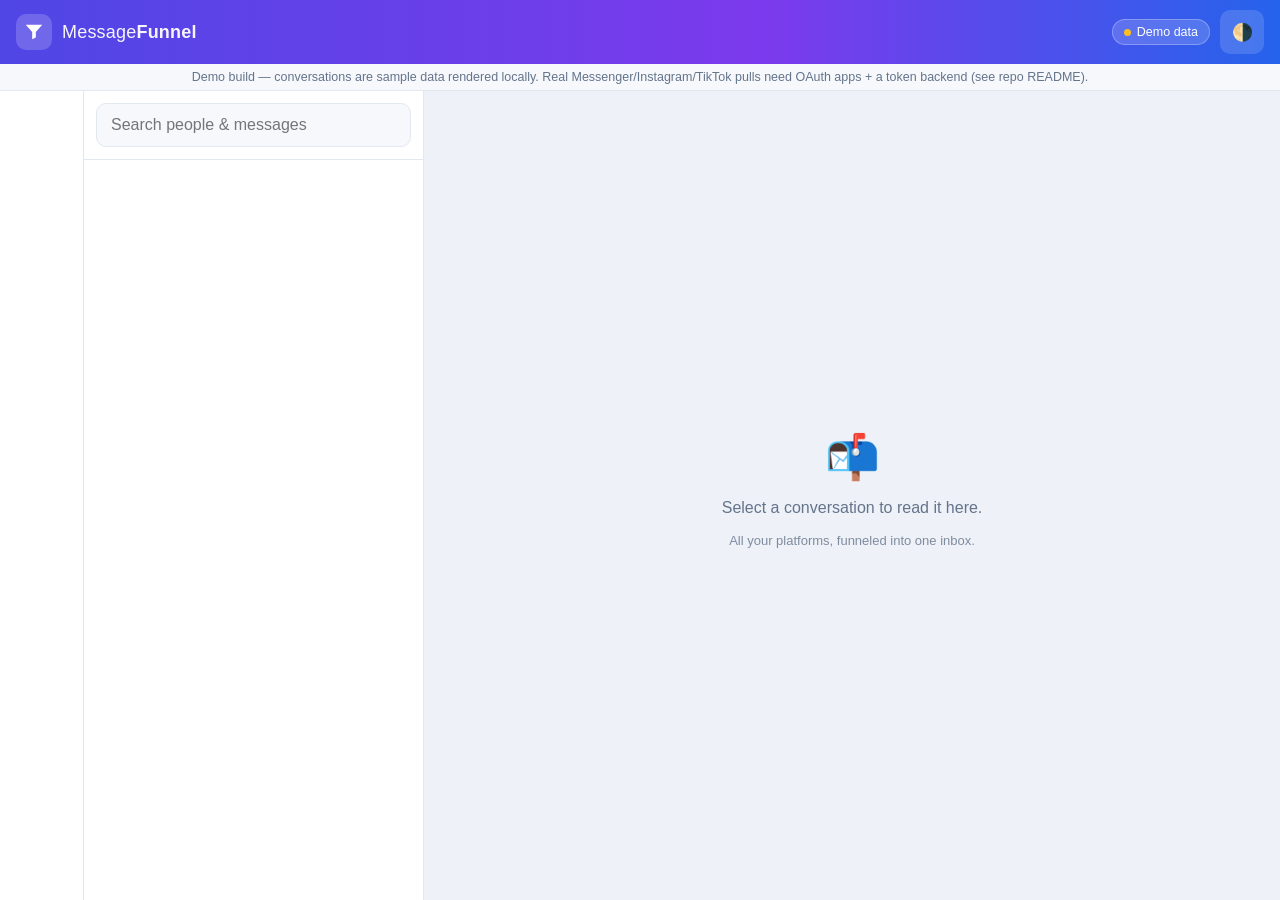
==== index.html @ 9d942799 "feat: v1 UI — mobile-covered unified inbox at repo root - Rebuild root SPA (index.html/styles.css/ap" ====
<!DOCTYPE html>
<html lang="en">
<head>
<meta charset="UTF-8">
<meta name="viewport" content="width=device-width, initial-scale=1.0, viewport-fit=cover">
<meta name="description" content="MessageFunnel — see every message from Messenger, Instagram, TikTok, WhatsApp, Telegram and X on one page.">
<title>MessageFunnel — Unified Inbox</title>
<link rel="icon" href="data:image/svg+xml,%3Csvg xmlns='http://www.w3.org/2000/svg' viewBox='0 0 100 100'%3E%3Ctext y='.9em' font-size='90'%3E%F0%9F%93%AC%3C/text%3E%3C/svg%3E">
<link rel="stylesheet" href="styles.css">
<script>
/* Apply saved theme before paint to avoid flash */
(function(){try{var t=localStorage.getItem('mf_theme');
if(!t){t=window.matchMedia&&window.matchMedia('(prefers-color-scheme: dark)').matches?'dark':'light';}
document.documentElement.setAttribute('data-theme',t);}catch(e){}})();
</script>
</head>
<body>
<header class="topbar">
  <div class="brand">
    <span class="brand-glyph" aria-hidden="true">
      <svg viewBox="0 0 24 24" width="22" height="22" fill="none">
        <path d="M3 4h18l-7 8v6l-4 2v-8L3 4z" fill="currentColor"/>
      </svg>
    </span>
    <span class="brand-name">Message<b>Funnel</b></span>
  </div>
  <div class="topbar-right">
    <span class="status-pill" title="Connectors are simulated locally — no external APIs are called">
      <span class="dot"></span> Demo data
    </span>
    <button id="themeToggle" class="icon-btn" type="button" aria-label="Toggle dark mode">🌗</button>
  </div>
</header>

<div class="demo-note" role="note">
  Demo build — conversations are sample data rendered locally. Real Messenger/Instagram/TikTok pulls need OAuth apps + a token backend (see repo README).
</div>

<main class="layout">
  <nav class="rail" id="rail" aria-label="Filter by platform"></nav>

  <section class="pane list-pane" aria-label="Conversations">
    <div class="list-head">
      <input id="searchBox" type="search" placeholder="Search people &amp; messages"
             autocomplete="off" aria-label="Search conversations">
    </div>
    <ul class="convo-list" id="convoList"></ul>
  </section>

  <section class="pane thread-pane" id="threadPane" aria-label="Conversation">
    <div class="empty-state" id="emptyState">
      <div class="empty-art" aria-hidden="true">📬</div>
      <p>Select a conversation to read it here.</p>
      <p class="empty-sub">All your platforms, funneled into one inbox.</p>
    </div>
    <!-- Active thread is injected by app.js -->
  </section>
</main>

<noscript><div style="padding:16px;font-family:sans-serif">MessageFunnel needs JavaScript to render your inbox.</div></noscript>
</body>
</html>
---- styles.css ----
/* ============================================================
   MessageFunnel — unified inbox
   Plain CSS, no framework. Mobile-covered per website law:
   16px inputs, >=44px touch targets, verified layout @390px.
   ============================================================ */

:root {
  --bg: #eef1f7;
  --panel: #ffffff;
  --panel-2: #f6f8fc;
  --text: #0f172a;
  --muted: #64748b;
  --line: #e2e8f0;
  --accent: #4f46e5;
  --accent-soft: #eef0ff;
  --danger: #ef4444;
  --bubble-in: #eef2f7;
  --bubble-in-text: #0f172a;
  --shadow: 0 1px 2px rgba(15, 23, 42, .06), 0 8px 24px rgba(15, 23, 42, .07);
  --radius: 14px;
}

[data-theme="dark"] {
  --bg: #0b1220;
  --panel: #121a2b;
  --panel-2: #0f1626;
  --text: #e2e8f0;
  --muted: #8ea0b5;
  --line: #22304a;
  --accent: #818cf8;
  --accent-soft: #1c2440;
  --bubble-in: #1b2537;
  --bubble-in-text: #e2e8f0;
  --shadow: 0 1px 2px rgba(0, 0, 0, .4), 0 8px 24px rgba(0, 0, 0, .35);
}

* { box-sizing: border-box; }

html, body {
  margin: 0;
  height: 100%;
}

body {
  font-family: -apple-system, BlinkMacSystemFont, "Segoe UI", Roboto,
    "Helvetica Neue", Arial, sans-serif;
  background: var(--bg);
  color: var(--text);
  font-size: 16px; /* prevents iOS focus zoom */
  display: flex;
  flex-direction: column;
  -webkit-font-smoothing: antialiased;
}

button { font: inherit; color: inherit; }

/* ---------- Top bar ---------- */

.topbar {
  display: flex;
  align-items: center;
  justify-content: space-between;
  gap: 12px;
  padding: 10px 16px;
  background: linear-gradient(90deg, var(--accent), #7c3aed 60%, #2563eb);
  color: #fff;
  flex: 0 0 auto;
}

.brand {
  display: flex;
  align-items: center;
  gap: 10px;
  font-size: 18px;
  letter-spacing: .2px;
}

.brand-glyph {
  display: grid;
  place-items: center;
  width: 36px;
  height: 36px;
  border-radius: 10px;
  background: rgba(255, 255, 255, .18);
}

.brand-name b { font-weight: 800; }
.brand-name { font-weight: 400; opacity: .95; }

.topbar-right {
  display: flex;
  align-items: center;
  gap: 10px;
}

.status-pill {
  display: inline-flex;
  align-items: center;
  gap: 6px;
  font-size: 12.5px;
  padding: 5px 11px;
  border-radius: 999px;
  background: rgba(255, 255, 255, .16);
  border: 1px solid rgba(255, 255, 255, .28);
  white-space: nowrap;
}

.status-pill .dot {
  width: 7px;
  height: 7px;
  border-radius: 50%;
  background: #fbbf24;
}

.icon-btn {
  width: 44px;           /* touch-target law */
  height: 44px;
  border: none;
  border-radius: 10px;
  background: rgba(255, 255, 255, .14);
  cursor: pointer;
  font-size: 17px;
}
.icon-btn:hover { background: rgba(255, 255, 255, .26); }

.demo-note {
  flex: 0 0 auto;
  text-align: center;
  font-size: 12.5px;
  color: var(--muted);
  background: var(--panel-2);
  border-bottom: 1px solid var(--line);
  padding: 6px 12px;
}

/* ---------- Layout ---------- */

.layout {
  flex: 1 1 auto;
  min-height: 0;
  display: grid;
  grid-template-columns: 84px 340px 1fr;
  gap: 0;
  width: 100%;
  max-width: 1280px;
  margin: 0 auto;
}

.pane {
  min-height: 0;
  background: var(--panel);
}

.list-pane {
  border-right: 1px solid var(--line);
  display: flex;
  flex-direction: column;
}

.thread-pane {
  display: flex;
  flex-direction: column;
  background: var(--bg);
}

/* ---------- Platform rail ---------- */

.rail {
  display: flex;
  flex-direction: column;
  align-items: center;
  gap: 8px;
  padding: 14px 8px;
  background: var(--panel);
  border-right: 1px solid var(--line);
  overflow-y: auto;
}

.rail-item {
  position: relative;
  width: 56px;
  border: none;
  background: transparent;
  border-radius: 14px;
  padding: 9px 4px 7px;
  cursor: pointer;
  display: flex;
  flex-direction: column;
  align-items: center;
  gap: 4px;
  color: var(--muted);
  transition: background .15s ease, color .15s ease;
}

.rail-item:hover { background: var(--panel-2); }

.rail-item.active {
  background: var(--accent-soft);
  color: var(--text);
}

.rail-item .rail-label {
  font-size: 10.5px;
  line-height: 1;
  max-width: 60px;
  overflow: hidden;
  text-overflow: ellipsis;
  white-space: nowrap;
}

.rail-item .p-icon {
  width: 34px;
  height: 34px;
  border-radius: 50%;
  display: grid;
  place-items: center;
  color: #fff;
}

.rail-item.all .p-icon { background: var(--text); }

.rail-count {
  position: absolute;
  top: 2px;
  right: 4px;
  min-width: 18px;
  height: 18px;
  padding: 0 5px;
  border-radius: 999px;
  background: var(--danger);
  color: #fff;
  font-size: 11px;
  font-weight: 700;
  display: grid;
  place-items: center;
  border: 2px solid var(--panel);
}

/* ---------- Conversation list ---------- */

.list-head {
  padding: 12px;
  border-bottom: 1px solid var(--line);
  background: var(--panel);
}

#searchBox {
  width: 100%;
  min-height: 44px;      /* touch target */
  font-size: 16px;       /* no-zoom law */
  padding: 10px 14px;
  border-radius: 10px;
  border: 1px solid var(--line);
  background: var(--panel-2);
  color: var(--text);
  outline: none;
}
#searchBox:focus { border-color: var(--accent); }

.convo-list {
  list-style: none;
  margin: 0;
  padding: 6px;
  overflow-y: auto;
  flex: 1 1 auto;
}

.convo-item {
  display: flex;
  gap: 12px;
  align-items: center;
  width: 100%;
  text-align: left;
  border: none;
  background: transparent;
  border-radius: var(--radius);
  padding: 11px 10px;
  cursor: pointer;
}
.convo-item:hover { background: var(--panel-2); }
.convo-item.active { background: var(--accent-soft); }

.avatar {
  position: relative;
  flex: 0 0 auto;
  width: 46px;
  height: 46px;
  border-radius: 50%;
  display: grid;
  place-items: center;
  font-weight: 700;
  font-size: 16px;
  color: #fff;
}

.avatar .p-badge {
  position: absolute;
  right: -3px;
  bottom: -3px;
  width: 19px;
  height: 19px;
  border-radius: 50%;
  display: grid;
  place-items: center;
  color: #fff;
  border: 2px solid var(--panel);
}
.avatar .p-badge svg { width: 11px; height: 11px; }

.convo-main {
  flex: 1 1 auto;
  min-width: 0;
}

.convo-row1 {
  display: flex;
  justify-content: space-between;
  align-items: baseline;
  gap: 8px;
}

.convo-name {
  font-weight: 650;
  white-space: nowrap;
  overflow: hidden;
  text-overflow: ellipsis;
}

.convo-time {
  flex: 0 0 auto;
  font-size: 12px;
  color: var(--muted);
}

.convo-preview {
  display: flex;
  justify-content: space-between;
  align-items: center;
  gap: 8px;
  margin-top: 3px;
}

.convo-snippet {
  color: var(--muted);
  font-size: 13.5px;
  white-space: nowrap;
  overflow: hidden;
  text-overflow: ellipsis;
}
.convo-item.unread .convo-snippet { color: var(--text); font-weight: 550; }

.unread-dot {
  flex: 0 0 auto;
  min-width: 20px;
  height: 20px;
  padding: 0 6px;
  border-radius: 999px;
  background: var(--accent);
  color: #fff;
  font-size: 11.5px;
  font-weight: 700;
  display: grid;
  place-items: center;
}

.empty-results {
  text-align: center;
  color: var(--muted);
  padding: 32px 12px;
  font-size: 14px;
}

/* ---------- Thread pane ---------- */

.empty-state {
  margin: auto;
  text-align: center;
  color: var(--muted);
  padding: 20px;
}
.empty-art { font-size: 44px; margin-bottom: 8px; }
.empty-sub { font-size: 13px; opacity: .8; }

.thread {
  display: flex;
  flex-direction: column;
  flex: 1 1 auto;
  min-height: 0;
  width: 100%;
  max-width: 860px;
  margin: 0 auto;
  background: var(--bg);
}

.thread-head {
  display: flex;
  align-items: center;
  gap: 12px;
  padding: 10px 14px;
  background: var(--panel);
  border-bottom: 1px solid var(--line);
  flex: 0 0 auto;
}

.back-btn {
  display: none; /* mobile only */
  width: 44px;
  height: 44px;
  border: 1px solid var(--line);
  background: var(--panel);
  border-radius: 10px;
  cursor: pointer;
  font-size: 18px;
}

.thread-who { display: flex; align-items: center; gap: 10px; min-width: 0; }
.thread-who .avatar { width: 40px; height: 40px; font-size: 14px; }
.thread-name { font-weight: 700; white-space: nowrap; overflow: hidden; text-overflow: ellipsis; }
.thread-platform { font-size: 12px; color: var(--muted); display: flex; align-items: center; gap: 5px; }
.thread-platform svg { width: 13px; height: 13px; }

.messages {
  flex: 1 1 auto;
  overflow-y: auto;
  padding: 18px 14px 8px;
  display: flex;
  flex-direction: column;
  gap: 3px;
}

.day-sep {
  text-align: center;
  color: var(--muted);
  font-size: 11.5px;
  text-transform: uppercase;
  letter-spacing: .6px;
  margin: 14px 0 10px;
}

.msg {
  max-width: min(72%, 520px);
  padding: 9px 13px;
  border-radius: 16px;
  line-height: 1.45;
  font-size: 15px;
  word-wrap: break-word;
  white-space: pre-wrap;
}

.msg.them {
  align-self: flex-start;
  background: var(--bubble-in);
  color: var(--bubble-in-text);
  border-bottom-left-radius: 5px;
}

.msg.me {
  align-self: flex-end;
  background: linear-gradient(135deg, var(--accent), #7c3aed);
  color: #fff;
  border-bottom-right-radius: 5px;
}

.msg-time {
  align-self: center;
  font-size: 10.5px;
  color: var(--muted);
  margin: 6px 0 2px;
  display: none;
}

.typing {
  align-self: flex-start;
  background: var(--bubble-in);
  border-radius: 16px;
  border-bottom-left-radius: 5px;
  padding: 12px 16px;
  display: flex;
  gap: 4px;
}
.typing span {
  width: 7px;
  height: 7px;
  border-radius: 50%;
  background: var(--muted);
  animation: blink 1.2s infinite;
}
.typing span:nth-child(2) { animation-delay: .2s; }
.typing span:nth-child(3) { animation-delay: .4s; }
@keyframes blink { 0%, 80%, 100% { opacity: .25; } 40% { opacity: 1; } }

.composer {
  flex: 0 0 auto;
  display: flex;
  gap: 8px;
  padding: 10px 12px calc(12px + env(safe-area-inset-bottom));
  background: var(--panel);
  border-top: 1px solid var(--line);
}

.composer input {
  flex: 1 1 auto;
  min-height: 46px;
  font-size: 16px;       /* no-zoom law */
  padding: 10px 14px;
  border-radius: 999px;
  border: 1px solid var(--line);
  background: var(--panel-2);
  color: var(--text);
  outline: none;
}
.composer input:focus { border-color: var(--accent); }

.send-btn {
  flex: 0 0 auto;
  width: 46px;
  height: 46px;
  border: none;
  border-radius: 50%;
  background: linear-gradient(135deg, var(--accent), #7c3aed);
  color: #fff;
  font-size: 17px;
  cursor: pointer;
  display: grid;
  place-items: center;
}
.send-btn:hover { filter: brightness(1.08); }

:focus-visible { outline: 2px solid var(--accent); outline-offset: 2px; }

/* ---------- Tablet: rail collapses to a horizontal strip ---------- */

@media (max-width: 960px) {
  .layout { grid-template-columns: 300px 1fr; }
  .rail {
    grid-column: 1 / 3;
    grid-row: 1;
    flex-direction: row;
    justify-content: flex-start;
    overflow-x: auto;
    overflow-y: hidden;
    padding: 8px 10px;
    border-right: none;
    border-bottom: 1px solid var(--line);
  }
  .list-pane { grid-column: 1; grid-row: 2; }
  .thread-pane { grid-column: 2; grid-row: 2; }
  .rail-item { flex: 0 0 auto; width: 64px; }
}

/* ---------- Phone (@390px verified): one pane at a time ---------- */

@media (max-width: 640px) {
  .topbar { padding: 8px 10px; }
  .brand { font-size: 16px; }
  .status-pill { display: none; }   /* save space on phones */

  .layout { display: block; position: relative; }

  .rail {
    display: flex;
    border-bottom: 1px solid var(--line);
    padding: 6px 8px;
    gap: 6px;
  }
  .rail-item { width: 58px; padding: 7px 4px 6px; }

  .list-pane { border-right: none; height: auto; }

  .thread-pane {
    position: fixed;
    inset: 0;
    z-index: 30;
    display: none;            /* hidden until a thread opens */
    background: var(--bg);
  }
  body.thread-open .thread-pane { display: flex; }
  .back-btn { display: grid; place-items: center; }

  .messages { padding-bottom: 12px; }
  .msg { max-width: 82%; }
}

@media (prefers-reduced-motion: reduce) {
  * { animation: none !important; transition: none !important; }
}
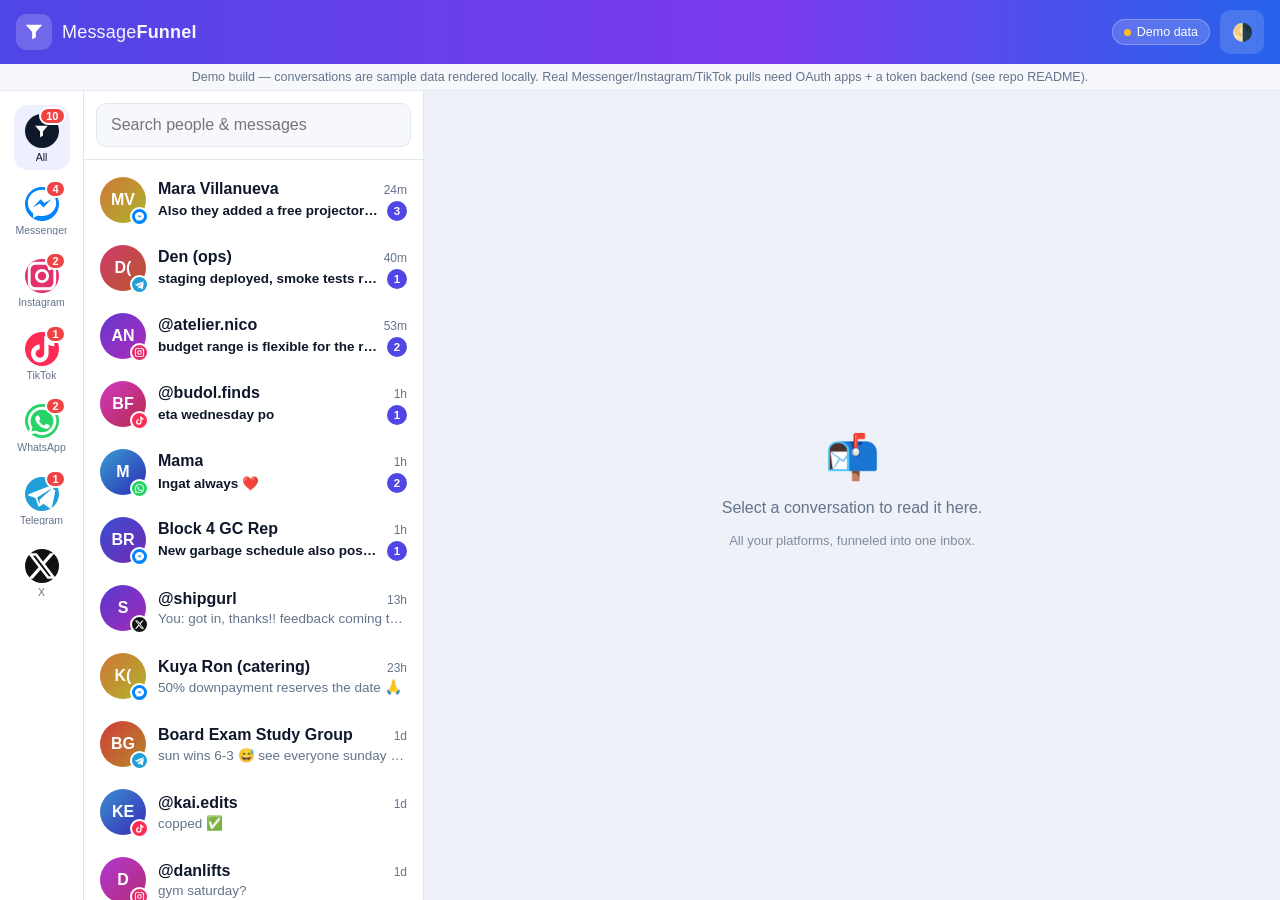
==== commit 962528f1: "fix: load data.js/app.js — script tags were missing from the shell" ====
--- a/index.html
+++ b/index.html
@@ -58,5 +58,8 @@
 </main>
 
 <noscript><div style="padding:16px;font-family:sans-serif">MessageFunnel needs JavaScript to render your inbox.</div></noscript>
+
+<script src="data.js"></script>
+<script src="app.js"></script>
 </body>
 </html>
